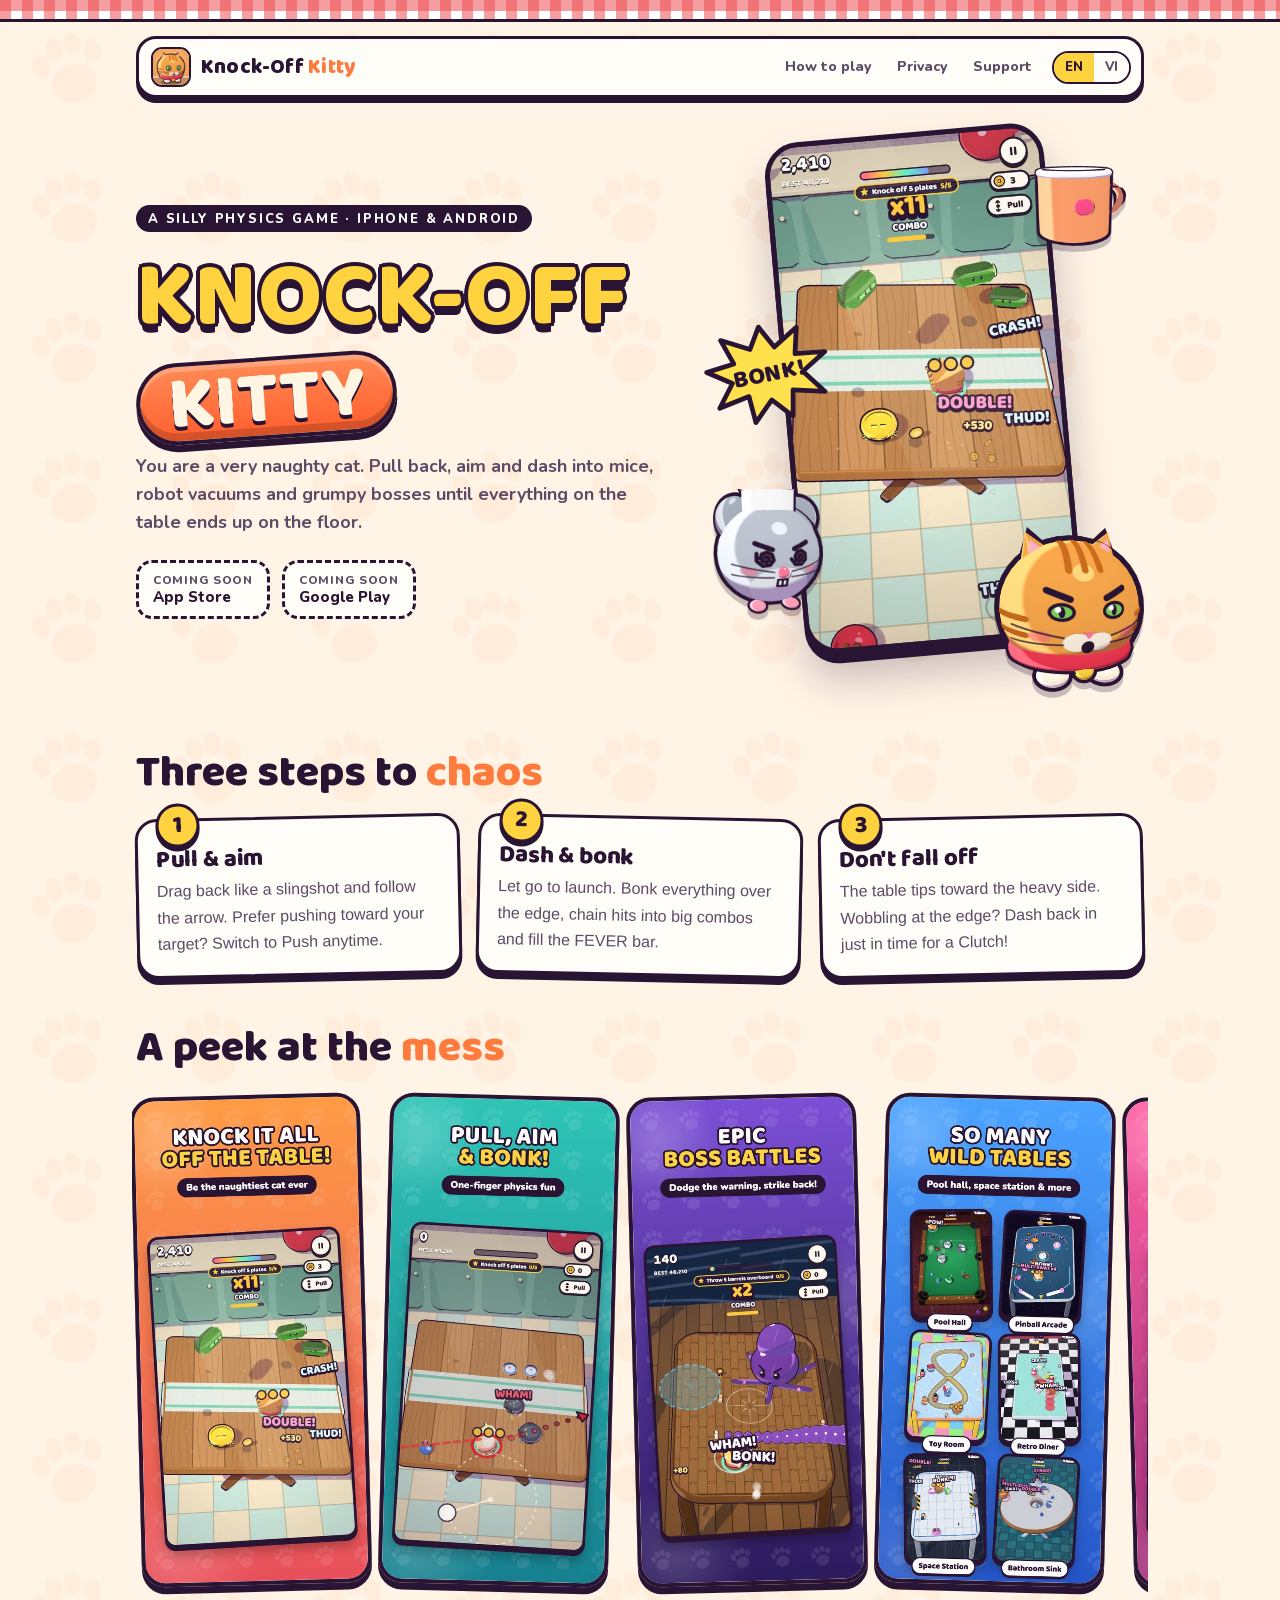
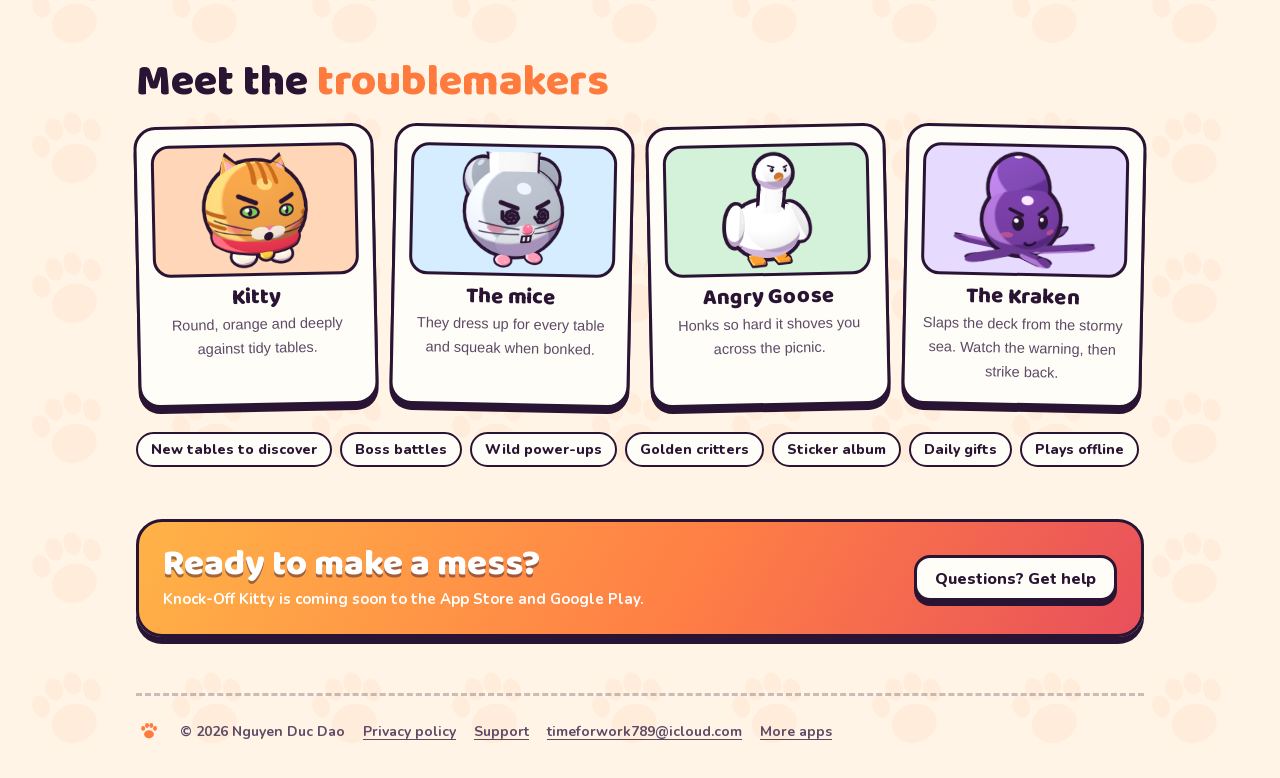
==== knock-off-kitty/index.html @ 80116b27 "Knock-Off Kitty pages: about, privacy policy and support Own design for the game (its fonts, colours" ====
<!doctype html>
<html lang="en" data-title-en="Knock-Off Kitty · Knock it all off the table!" data-title-vi="Knock-Off Kitty · Hất tung mọi thứ khỏi bàn!">
<head>
<meta charset="utf-8">
<meta name="viewport" content="width=device-width, initial-scale=1">
<title>Knock-Off Kitty · Knock it all off the table!</title>
<meta name="description" content="Knock-Off Kitty is a silly physics game about a very naughty cat. Pull back, aim and bonk everything off the table. Coming soon to iPhone and Android.">
<meta property="og:title" content="Knock-Off Kitty">
<meta property="og:description" content="Pull back, aim and bonk everything off the table.">
<meta property="og:image" content="https://tom-deptrai.github.io/knock-off-kitty/img/banner.jpg">
<meta name="theme-color" content="#ff7a3d">
<link rel="icon" href="icon.png">
<link rel="preload" href="fonts/Baloo2-latin.woff2" as="font" type="font/woff2" crossorigin>
<link rel="stylesheet" href="kitty.css">
</head>
<body>
<div class="cloth" aria-hidden="true"></div>
<header class="bar"><div class="bar-in">
  <a class="brand" href="./"><img src="icon.png" alt=""><b>Knock-Off <em>Kitty</em></b></a>
  <nav class="menu">
    <a class="hide-s" href="#how"><span data-l="en">How to play</span><span data-l="vi" hidden>Cách chơi</span></a>
    <a href="privacy.html" data-keep-lang><span data-l="en">Privacy</span><span data-l="vi" hidden>Quyền riêng tư</span></a>
    <a href="support.html" data-keep-lang><span data-l="en">Support</span><span data-l="vi" hidden>Hỗ trợ</span></a>
    <span class="langs" role="group" aria-label="Language"><button type="button" data-pick="en" aria-pressed="true">EN</button><button type="button" data-pick="vi" aria-pressed="false">VI</button></span>
  </nav>
</div></header>

<main class="wrap">

<!-- hero -->
<section class="hero">
  <div>
    <span class="kicker" data-l="en">A silly physics game · iPhone &amp; Android</span>
    <span class="kicker" data-l="vi" hidden>Game vật lý vui nhộn · iPhone &amp; Android</span>
    <h1 class="title-xl" style="margin-top:18px">KNOCK-OFF</h1>
    <div class="pill-word" aria-hidden="true">KITTY</div>
    <p class="lead" data-l="en">You are a very naughty cat. Pull back, aim and dash into mice, robot vacuums and grumpy bosses until everything on the table ends up on the floor.</p>
    <p class="lead" data-l="vi" hidden>Bạn là một chú mèo cực kỳ nghịch ngợm. Kéo lùi, nhắm rồi lao vào lũ chuột, robot hút bụi và những con boss khó ưa cho tới khi mọi thứ trên bàn rơi hết xuống sàn.</p>
    <div class="ctas">
      <span class="soon"><span><small data-l="en">Coming soon</small><small data-l="vi" hidden>Sắp ra mắt</small>App Store</span></span>
      <span class="soon"><span><small data-l="en">Coming soon</small><small data-l="vi" hidden>Sắp ra mắt</small>Google Play</span></span>
    </div>
  </div>
  <div class="stage" aria-hidden="true">
    <div class="phone"><img src="img/play-01.jpg" alt=""></div>
    <svg class="burst" viewBox="0 0 190 150"><path d="M95 6 L112 40 L150 18 L140 56 L184 62 L146 84 L172 120 L126 108 L118 146 L92 116 L62 144 L60 104 L14 112 L40 80 L6 56 L48 52 L36 14 L76 36 Z" fill="#ffe14d" stroke="#2a1433" stroke-width="7" stroke-linejoin="round"/></svg>
    <div class="burst"><b>BONK!</b></div>
    <img class="fly mug" src="img/mug.png" alt="">
    <img class="fly mouse" src="img/mouse.png" alt="">
    <img class="fly cat" src="img/cat.png" alt="">
  </div>
</section>

<!-- how it plays -->
<section class="band" id="how">
  <h2 class="h2" data-l="en">Three steps to <span>chaos</span></h2>
  <h2 class="h2" data-l="vi" hidden>Ba bước để <span>quậy tung</span></h2>
  <div class="steps">
    <div class="sticker step tilt-l"><span class="n">1</span>
      <div data-l="en"><h3>Pull &amp; aim</h3><p>Drag back like a slingshot and follow the arrow. Prefer pushing toward your target? Switch to Push anytime.</p></div>
      <div data-l="vi" hidden><h3>Kéo &amp; nhắm</h3><p>Kéo lùi như ná cao su rồi nhìn theo mũi tên. Thích kéo về phía mục tiêu hơn? Đổi sang kiểu Kéo tới bất cứ lúc nào.</p></div>
    </div>
    <div class="sticker step tilt-r"><span class="n">2</span>
      <div data-l="en"><h3>Dash &amp; bonk</h3><p>Let go to launch. Bonk everything over the edge, chain hits into big combos and fill the FEVER bar.</p></div>
      <div data-l="vi" hidden><h3>Lao &amp; húc</h3><p>Thả tay để lao đi. Húc mọi thứ rơi khỏi mép bàn, nối các cú húc thành combo lớn và nạp đầy thanh FEVER.</p></div>
    </div>
    <div class="sticker step tilt-l"><span class="n">3</span>
      <div data-l="en"><h3>Don't fall off</h3><p>The table tips toward the heavy side. Wobbling at the edge? Dash back in just in time for a Clutch!</p></div>
      <div data-l="vi" hidden><h3>Đừng rơi theo</h3><p>Bàn nghiêng về phía nặng hơn. Đang chao đảo ở mép? Lao vào trong thật kịp lúc để ăn điểm Clutch!</p></div>
    </div>
  </div>
</section>

<!-- screens -->
<section class="band">
  <h2 class="h2" data-l="en">A peek at the <span>mess</span></h2>
  <h2 class="h2" data-l="vi" hidden>Xem trước một chút <span>hỗn loạn</span></h2>
  <div class="reel">
    <figure><img src="img/shot-01.jpg" alt="Knock it all off the table" loading="lazy"></figure>
    <figure><img src="img/shot-02.jpg" alt="Pull, aim and bonk" loading="lazy"></figure>
    <figure><img src="img/shot-03.jpg" alt="A boss battle against a giant kraken" loading="lazy"></figure>
    <figure><img src="img/shot-04.jpg" alt="Different tables: pool hall, pinball, toy room and more" loading="lazy"></figure>
    <figure><img src="img/shot-05.jpg" alt="Combos and fever mode at the sushi bar" loading="lazy"></figure>
    <figure><img src="img/shot-06.jpg" alt="Laser eyes power-up in a tiny city" loading="lazy"></figure>
    <figure><img src="img/shot-07.jpg" alt="Collect cute cat skins" loading="lazy"></figure>
    <figure><img src="img/shot-08.jpg" alt="Play offline, anytime" loading="lazy"></figure>
  </div>
</section>

<!-- cast -->
<section class="band">
  <h2 class="h2" data-l="en">Meet the <span>troublemakers</span></h2>
  <h2 class="h2" data-l="vi" hidden>Làm quen với <span>hội phá phách</span></h2>
  <div class="cast">
    <div class="sticker who tilt-l"><div class="pic bg-o"><img src="img/cat.png" alt="" loading="lazy"></div>
      <div data-l="en"><h3>Kitty</h3><p>Round, orange and deeply against tidy tables.</p></div>
      <div data-l="vi" hidden><h3>Kitty</h3><p>Tròn, cam và cực kỳ ghét bàn gọn gàng.</p></div></div>
    <div class="sticker who tilt-r"><div class="pic bg-b"><img src="img/mouse.png" alt="" loading="lazy"></div>
      <div data-l="en"><h3>The mice</h3><p>They dress up for every table and squeak when bonked.</p></div>
      <div data-l="vi" hidden><h3>Lũ chuột</h3><p>Bàn nào cũng diện đồ hợp cảnh và kêu chít chít khi bị húc.</p></div></div>
    <div class="sticker who tilt-l"><div class="pic bg-g"><img src="img/goose.png" alt="" loading="lazy"></div>
      <div data-l="en"><h3>Angry Goose</h3><p>Honks so hard it shoves you across the picnic.</p></div>
      <div data-l="vi" hidden><h3>Ngỗng Dữ</h3><p>Kêu một tiếng là đẩy bạn trượt dài khắp bàn dã ngoại.</p></div></div>
    <div class="sticker who tilt-r"><div class="pic bg-p"><img src="img/kraken.png" alt="" loading="lazy"></div>
      <div data-l="en"><h3>The Kraken</h3><p>Slaps the deck from the stormy sea. Watch the warning, then strike back.</p></div>
      <div data-l="vi" hidden><h3>Kraken</h3><p>Quật xúc tu từ biển bão. Để ý vạch báo trước rồi phản công.</p></div></div>
  </div>
  <div class="chips" style="margin-top:26px">
    <span class="chips-in" data-l="en" style="display:contents">
      <span class="c">New tables to discover</span><span class="c">Boss battles</span><span class="c">Wild power-ups</span><span class="c">Golden critters</span><span class="c">Sticker album</span><span class="c">Daily gifts</span><span class="c">Plays offline</span>
    </span>
    <span class="chips-in" data-l="vi" hidden style="display:contents">
      <span class="c">Nhiều bàn mới để khám phá</span><span class="c">Đánh boss</span><span class="c">Năng lực bá đạo</span><span class="c">Nhân vật vàng</span><span class="c">Sổ sưu tập sticker</span><span class="c">Quà mỗi ngày</span><span class="c">Chơi không cần mạng</span>
    </span>
  </div>
</section>

<section class="cta-end">
  <div data-l="en"><h2>Ready to make a mess?</h2><p>Knock-Off Kitty is coming soon to the App Store and Google Play.</p></div>
  <div data-l="vi" hidden><h2>Sẵn sàng bày bừa chưa?</h2><p>Knock-Off Kitty sắp có mặt trên App Store và Google Play.</p></div>
  <a class="btn ghost" href="support.html" data-keep-lang><span data-l="en">Questions? Get help</span><span data-l="vi" hidden>Có thắc mắc? Xem hỗ trợ</span></a>
</section>

<footer class="foot">
  <svg class="paw" viewBox="0 0 160 160" aria-hidden="true"><g fill="#ff7a3d"><ellipse cx="80" cy="100" rx="30" ry="25"/><ellipse cx="44" cy="64" rx="12" ry="15"/><ellipse cx="68" cy="46" rx="12" ry="15"/><ellipse cx="94" cy="46" rx="12" ry="15"/><ellipse cx="117" cy="64" rx="12" ry="15"/></g></svg>
  <span>© 2026 Nguyen Duc Dao</span>
  <a href="privacy.html" data-keep-lang><span data-l="en">Privacy policy</span><span data-l="vi" hidden>Chính sách quyền riêng tư</span></a>
  <a href="support.html" data-keep-lang><span data-l="en">Support</span><span data-l="vi" hidden>Hỗ trợ</span></a>
  <a href="mailto:timeforwork789@icloud.com">timeforwork789@icloud.com</a>
  <a href="/"><span data-l="en">More apps</span><span data-l="vi" hidden>Ứng dụng khác</span></a>
</footer>
</main>
<script src="kitty.js"></script>
</body>
</html>
---- knock-off-kitty/kitty.css ----
/* Knock-Off Kitty pages: a "table chaos" look made from the game's own fonts, colours and art.
   Baloo 2 + Nunito: SIL Open Font License (fonts/OFL-*.txt). */
@font-face{font-family:'Baloo 2';font-weight:600 800;font-display:swap;src:url(fonts/Baloo2-vietnamese.woff2) format('woff2');unicode-range:U+0102-0103,U+0110-0111,U+0128-0129,U+0168-0169,U+01A0-01A1,U+01AF-01B0,U+0300-0301,U+0303-0304,U+0308-0309,U+0323,U+0329,U+1EA0-1EF9,U+20AB}
@font-face{font-family:'Baloo 2';font-weight:600 800;font-display:swap;src:url(fonts/Baloo2-latin-ext.woff2) format('woff2');unicode-range:U+0100-02BA,U+02BD-02C5,U+02C7-02CC,U+02CE-02D7,U+02DD-02FF,U+1D00-1DBF,U+1E00-1E9F,U+1EF2-1EFF,U+2020,U+20A0-20AB,U+20AD-20C0,U+2113,U+2C60-2C7F,U+A720-A7FF}
@font-face{font-family:'Baloo 2';font-weight:600 800;font-display:swap;src:url(fonts/Baloo2-latin.woff2) format('woff2');unicode-range:U+0000-00FF,U+0131,U+0152-0153,U+02BB-02BC,U+02C6,U+02DA,U+02DC,U+2000-206F,U+20AC,U+2122,U+2191,U+2193,U+2212,U+2215,U+FEFF,U+FFFD}
@font-face{font-family:'Nunito';font-weight:700 800;font-display:swap;src:url(fonts/Nunito-vietnamese.woff2) format('woff2');unicode-range:U+0102-0103,U+0110-0111,U+0128-0129,U+0168-0169,U+01A0-01A1,U+01AF-01B0,U+0300-0301,U+0303-0304,U+0308-0309,U+0323,U+0329,U+1EA0-1EF9,U+20AB}
@font-face{font-family:'Nunito';font-weight:700 800;font-display:swap;src:url(fonts/Nunito-latin-ext.woff2) format('woff2');unicode-range:U+0100-02BA,U+02BD-02C5,U+02C7-02CC,U+02CE-02D7,U+02DD-02FF,U+1D00-1DBF,U+1E00-1E9F,U+1EF2-1EFF,U+2020,U+20A0-20AB,U+20AD-20C0,U+2113,U+2C60-2C7F,U+A720-A7FF}
@font-face{font-family:'Nunito';font-weight:700 800;font-display:swap;src:url(fonts/Nunito-latin.woff2) format('woff2');unicode-range:U+0000-00FF,U+0131,U+0152-0153,U+02BB-02BC,U+02C6,U+02DA,U+02DC,U+2000-206F,U+20AC,U+2122,U+2191,U+2193,U+2212,U+2215,U+FEFF,U+FFFD}

:root{
  --cream:#fff4e6; --paper:#fffdf8; --ink:#2a1433; --ink2:#5d4a66; --edge:#2a1433;
  --orange:#ff7a3d; --tomato:#ee4f53; --gold:#ffd23f; --mint:#2ec4b6; --grape:#7b4fd6; --sky:#4aa3ff; --leaf:#4cc06a;
  --soft:rgba(42,20,51,.08);
  --display:'Baloo 2','Arial Rounded MT Bold','Trebuchet MS',system-ui,sans-serif;
  --round:'Nunito','Arial Rounded MT Bold',system-ui,sans-serif;
  --text:-apple-system,BlinkMacSystemFont,'Segoe UI',Roboto,'Helvetica Neue',Arial,sans-serif;
  color-scheme:light;
}
@media (prefers-color-scheme:dark){
  :root{--cream:#1c1022; --paper:#2a1a33; --ink:#fff0e2; --ink2:#d5c1dc; --edge:#0c0610; --soft:rgba(255,240,226,.08); color-scheme:dark}
}
*{box-sizing:border-box}
[hidden]{display:none!important}
html{-webkit-text-size-adjust:100%;scroll-behavior:smooth;scroll-padding-top:90px}
body{margin:0;color:var(--ink);font:16px/1.65 var(--text);
  background-color:var(--cream);
  background-image:url("data:image/svg+xml,%3Csvg xmlns='http://www.w3.org/2000/svg' width='140' height='140' viewBox='0 0 160 160'%3E%3Cg fill='%23ff7a3d' fill-opacity='.07' transform='rotate(-18 80 80)'%3E%3Cellipse cx='80' cy='96' rx='26' ry='22'/%3E%3Cellipse cx='50' cy='66' rx='10' ry='13'/%3E%3Cellipse cx='70' cy='52' rx='10' ry='13'/%3E%3Cellipse cx='92' cy='52' rx='10' ry='13'/%3E%3Cellipse cx='111' cy='66' rx='10' ry='13'/%3E%3C/g%3E%3C/svg%3E")}
a{color:var(--tomato);text-underline-offset:3px}
img{max-width:100%}
.wrap{max-width:1040px;margin:0 auto;padding:0 16px}

/* gingham tablecloth strip */
.cloth{height:22px;background-color:#fff;
  background-image:linear-gradient(90deg,rgba(238,79,83,.55) 50%,transparent 50%),linear-gradient(rgba(238,79,83,.55) 50%,transparent 50%);
  background-size:22px 22px;border-bottom:3px solid var(--edge)}

/* floating top bar */
.bar{position:sticky;top:10px;z-index:20;margin:14px auto 0;max-width:1040px;padding:0 16px}
.bar-in{display:flex;align-items:center;gap:12px;background:var(--paper);border:3px solid var(--edge);border-radius:20px;padding:8px 10px 8px 12px;box-shadow:0 5px 0 var(--edge)}
.brand{display:flex;align-items:center;gap:10px;text-decoration:none;color:var(--ink);min-width:0}
.brand img{width:40px;height:40px;border-radius:11px;border:2.5px solid var(--edge)}
.brand b{font:800 21px/1 var(--display);letter-spacing:.01em;white-space:nowrap}
.brand b em{font-style:normal;color:var(--orange)}
.menu{margin-left:auto;display:flex;align-items:center;gap:6px}
.menu a{font:800 14px/1 var(--round);color:var(--ink2);text-decoration:none;padding:9px 10px;border-radius:12px}
.menu a[aria-current="page"]{color:var(--ink);background:var(--soft)}
.langs{display:inline-flex;border:2.5px solid var(--edge);border-radius:999px;overflow:hidden;margin-left:4px}
.langs button{font:800 13px/1 var(--round);border:0;background:var(--paper);color:var(--ink2);padding:8px 11px;cursor:pointer}
.langs button[aria-pressed="true"]{background:var(--gold);color:#2a1433}
.menu a{white-space:nowrap}
@media (max-width:640px){.menu a.hide-s{display:none}.brand b{display:none}.bar-in{gap:6px;padding:6px 8px}.menu{gap:2px}.menu a{padding:8px 7px;font-size:13.5px}}

/* type */
h1,h2,h3{font-family:var(--display);font-weight:800;line-height:1.05;margin:0}
.title-xl{font-size:clamp(46px,9vw,92px);color:var(--gold);letter-spacing:.01em;
  text-shadow:4px 0 0 #2a1433,-4px 0 0 #2a1433,0 4px 0 #2a1433,0 -4px 0 #2a1433,3px 3px 0 #2a1433,-3px -3px 0 #2a1433,3px -3px 0 #2a1433,-3px 3px 0 #2a1433,0 9px 0 #2a1433}
.pill-word{display:inline-block;margin-top:10px;font:800 clamp(38px,7.4vw,74px)/.95 var(--display);color:#fff5e3;
  background:linear-gradient(180deg,#ff8a55,#ff5f2e);border:4px solid #2a1433;border-radius:999px;padding:.05em .38em 0;
  box-shadow:0 7px 0 #2a1433,inset 0 -8px 0 rgba(0,0,0,.16),inset 0 5px 0 rgba(255,255,255,.22);text-shadow:0 4px 0 #2a1433;transform:rotate(-4deg)}
.h2{font-size:clamp(30px,5vw,44px);margin:0 0 6px}
.h2 span{color:var(--orange)}
.lead{font:700 18px/1.55 var(--round);color:var(--ink2);margin:14px 0 0;max-width:34em}
.kicker{display:inline-block;font:800 13px/1 var(--round);letter-spacing:.14em;text-transform:uppercase;color:#fff;background:#2a1433;padding:8px 12px 6px;border-radius:999px}

/* buttons */
.btn{display:inline-flex;align-items:center;gap:8px;font:800 16px/1 var(--round);color:#2a1433;text-decoration:none;background:var(--gold);border:3px solid var(--edge);border-radius:16px;padding:13px 18px 11px;box-shadow:0 5px 0 var(--edge);transition:transform .12s,box-shadow .12s}
.btn:hover{transform:translateY(-2px);box-shadow:0 7px 0 var(--edge)}
.btn:active{transform:translateY(3px);box-shadow:0 2px 0 var(--edge)}
.btn.ghost{background:var(--paper);color:var(--ink)}
.soon{display:inline-flex;align-items:center;gap:10px;font:800 15px/1.2 var(--round);color:var(--ink);background:var(--paper);border:3px dashed var(--edge);border-radius:16px;padding:10px 14px}
.soon small{display:block;font-size:12px;color:var(--ink2);letter-spacing:.06em;text-transform:uppercase}

/* sticker cards */
.sticker{background:var(--paper);border:3px solid var(--edge);border-radius:22px;box-shadow:0 6px 0 var(--edge);padding:18px}
.tilt-l{transform:rotate(-1.2deg)}.tilt-r{transform:rotate(1.2deg)}

/* ---------- landing ---------- */
.hero{display:grid;grid-template-columns:1.1fr .9fr;gap:30px;align-items:center;padding:34px 0 10px}
@media (max-width:820px){.hero{grid-template-columns:1fr;text-align:center}.hero .lead{margin-inline:auto}.hero .ctas{justify-content:center}}
.ctas{display:flex;flex-wrap:wrap;gap:12px;margin-top:24px}
.stage{position:relative;height:clamp(420px,58vw,560px)}
.phone{position:absolute;z-index:1;left:50%;top:0;width:min(280px,64vw);transform:translateX(-50%) rotate(-5deg);border:5px solid #2a1433;border-radius:34px;overflow:hidden;box-shadow:0 10px 0 #2a1433,0 26px 40px rgba(42,20,51,.25);background:#2a1433}
.phone img{display:block;width:100%}
.fly{position:absolute;z-index:2;filter:drop-shadow(0 6px 0 rgba(42,20,51,.25));animation:bob 3.2s ease-in-out infinite}
.fly.mug{width:92px;right:4%;top:6%;--r:28deg;animation-delay:-.8s}
.fly.mouse{width:110px;left:2%;bottom:14%;--r:-22deg}
.fly.cat{width:150px;right:0;bottom:0;--r:6deg;animation-delay:-1.6s}
@keyframes bob{0%,100%{transform:translateY(0) rotate(var(--r))}50%{transform:translateY(-10px) rotate(calc(var(--r) + 4deg))}}
.burst{position:absolute;z-index:3;left:0;top:34%;width:128px;aspect-ratio:190/150;transform:rotate(-12deg)}
.burst b{position:absolute;inset:0;display:grid;place-items:center;font:800 24px/1 var(--display);color:#2a1433;padding-top:4px}
@media (prefers-reduced-motion:reduce){.fly{animation:none}}

.band{margin:48px 0 0}
.steps{display:grid;grid-template-columns:repeat(3,1fr);gap:16px;margin-top:20px}
@media (max-width:720px){.steps{grid-template-columns:1fr}}
.step{position:relative;padding-top:26px}
.step .n{position:absolute;top:-18px;left:18px;width:44px;height:44px;border-radius:50%;display:grid;place-items:center;font:800 24px/1 var(--display);color:#2a1433;background:var(--gold);border:3px solid var(--edge);box-shadow:0 4px 0 var(--edge)}
.step h3{font-size:24px}
.step p{margin:6px 0 0;color:var(--ink2)}

.reel{display:flex;gap:18px;overflow-x:auto;scroll-snap-type:x mandatory;padding:18px 4px 26px;margin:6px -4px 0;scrollbar-width:thin}
.reel figure{flex:none;width:min(230px,58vw);margin:0;scroll-snap-align:center}
.reel img{display:block;width:100%;border:4px solid #2a1433;border-radius:24px;box-shadow:0 7px 0 #2a1433}
.reel figure:nth-child(odd){transform:rotate(-1.5deg)}.reel figure:nth-child(even){transform:rotate(1.5deg)}

.cast{display:grid;grid-template-columns:repeat(4,1fr);gap:16px;margin-top:20px}
@media (max-width:820px){.cast{grid-template-columns:repeat(2,1fr)}}
.who{text-align:center;padding:16px 14px 18px}
.who .pic{height:132px;display:grid;place-items:center;border-radius:18px;margin-bottom:10px;border:3px solid var(--edge)}
.who .pic img{max-height:116px;width:auto}
.who h3{font-size:22px}
.who p{margin:4px 0 0;font-size:14.5px;color:var(--ink2)}
.bg-o{background:#ffd7b8}.bg-g{background:#d4f2d9}.bg-p{background:#e6dbff}.bg-b{background:#d6ecff}

.cta-end{margin:52px 0 0;display:flex;flex-wrap:wrap;align-items:center;justify-content:space-between;gap:16px;background:linear-gradient(120deg,#ffb347,#ff7f45 55%,#e8505b);color:#fff;border:3px solid var(--edge);border-radius:26px;box-shadow:0 7px 0 var(--edge);padding:24px}
.cta-end h2{font-size:clamp(26px,4vw,36px);text-shadow:0 3px 0 rgba(42,20,51,.45)}
.cta-end p{margin:4px 0 0;font:700 15px/1.5 var(--round)}

/* ---------- inner pages ---------- */
.head{position:relative;margin:26px 0 0;border:3px solid var(--edge);border-radius:28px;box-shadow:0 7px 0 var(--edge);overflow:hidden;background:linear-gradient(120deg,#ffb347,#ff7f45 55%,#e8505b);color:#fff;padding:28px 28px 30px;min-height:190px}
.head h1{font-size:clamp(38px,7vw,64px);color:#fff;text-shadow:3px 0 0 #2a1433,-3px 0 0 #2a1433,0 3px 0 #2a1433,0 -3px 0 #2a1433,0 7px 0 #2a1433;max-width:12em}
.head p{margin:12px 0 0;font:800 15px/1.4 var(--round);max-width:30em}
.head .peek{position:absolute;right:18px;bottom:-12px;width:clamp(110px,22vw,190px);transform:rotate(-6deg);filter:drop-shadow(0 6px 0 rgba(42,20,51,.3))}
@media (max-width:560px){.head{padding-bottom:110px}.head .peek{width:120px}}
.chips{display:flex;flex-wrap:wrap;gap:8px;margin:22px 0 0}
.chips a,.chips .c{font:800 14px/1 var(--round);color:var(--ink);text-decoration:none;background:var(--paper);border:2.5px solid var(--edge);border-radius:999px;padding:9px 13px 8px}
.chips a:hover{background:var(--gold);color:#2a1433}

.notes{display:grid;grid-template-columns:repeat(4,1fr);gap:14px;margin:26px 0 0}
@media (max-width:860px){.notes{grid-template-columns:repeat(2,1fr)}}
@media (max-width:480px){.notes{grid-template-columns:1fr}}
.note{border:3px solid var(--edge);border-radius:6px 22px 22px 22px;box-shadow:0 5px 0 var(--edge);padding:16px;color:#2a1433}
.note h3{font-size:21px}
.note p{margin:6px 0 0;font-size:14.5px;line-height:1.5}
.note:nth-child(1){background:#ffe58a;transform:rotate(-1.5deg)}.note:nth-child(2){background:#b9f0e6;transform:rotate(1deg)}
.note:nth-child(3){background:#ffc9c2;transform:rotate(-.6deg)}.note:nth-child(4){background:#d9ccff;transform:rotate(1.4deg)}

.doc{display:grid;grid-template-columns:230px 1fr;gap:26px;margin:34px 0 0;align-items:start}
@media (max-width:860px){.doc{grid-template-columns:1fr}.toc{display:none}}
.toc{position:sticky;top:96px}
.toc b{display:block;font:800 13px/1 var(--round);letter-spacing:.12em;text-transform:uppercase;color:var(--ink2);margin:0 0 10px}
.toc a{display:block;font:800 14.5px/1.3 var(--round);color:var(--ink);text-decoration:none;padding:7px 10px;border-radius:10px;border-left:4px solid transparent}
.toc a:hover{background:var(--soft);border-left-color:var(--orange)}
.sec{margin:0 0 18px}
.sec h2{font-size:clamp(25px,3.6vw,30px);display:flex;align-items:center;gap:12px;margin-bottom:8px}
.sec h2 i{flex:none;width:42px;height:42px;border-radius:13px;display:grid;place-items:center;border:3px solid var(--edge);font-style:normal}
.sec h2 i svg{width:22px;height:22px;fill:none;stroke:#2a1433;stroke-width:2.2;stroke-linecap:round;stroke-linejoin:round}
.sec p{margin:0 0 10px}.sec ul{margin:0 0 10px;padding-left:20px}.sec li{margin:4px 0}
.sec .fine{font-size:14px;color:var(--ink2)}
.i-o{background:#ffd7b8}.i-g{background:#c9efd2}.i-p{background:#e2d6ff}.i-b{background:#cfe8ff}.i-y{background:#ffe58a}.i-r{background:#ffc9c2}

.who-table{width:100%;border-collapse:separate;border-spacing:0;margin:6px 0 4px;font-size:14.5px}
.who-table th{font:800 13px/1.2 var(--round);text-transform:uppercase;letter-spacing:.06em;text-align:left;color:var(--ink2);padding:8px 10px;border-bottom:3px solid var(--edge)}
.who-table td{padding:10px;vertical-align:top;border-bottom:1.5px dashed var(--soft)}
.who-table td:first-child{font-weight:700;white-space:nowrap}
@media (max-width:640px){.who-table thead{display:none}.who-table tr{display:block;padding:10px 0;border-bottom:1.5px dashed var(--soft)}.who-table td{display:block;border:0;padding:2px 0}.who-table td:first-child{white-space:normal}}

/* support */
.quick{display:grid;grid-template-columns:repeat(4,1fr);gap:14px;margin:26px 0 0}
@media (max-width:860px){.quick{grid-template-columns:repeat(2,1fr)}}
.quick a{display:block;text-decoration:none;color:var(--ink);text-align:center;padding:16px 12px}
.quick .ico{width:58px;height:58px;margin:0 auto 8px;border-radius:18px;display:grid;place-items:center;border:3px solid var(--edge)}
.quick .ico svg{width:28px;height:28px;fill:none;stroke:#2a1433;stroke-width:2.2;stroke-linecap:round;stroke-linejoin:round}
.quick b{display:block;font:800 17px/1.2 var(--display)}
.quick span{display:block;font-size:13.5px;color:var(--ink2);margin-top:2px}
.faq{display:flex;flex-direction:column;gap:16px;margin:30px 0 0}
.qa{display:grid;grid-template-columns:auto 1fr;gap:12px;align-items:start}
.qa .av{width:52px;height:52px;border-radius:50%;border:3px solid var(--edge);background:#ffd7b8;display:grid;place-items:center;overflow:hidden}
.qa .av img{width:120%;max-width:none;margin-top:12px}
.bubble{position:relative;background:var(--paper);border:3px solid var(--edge);border-radius:6px 22px 22px 22px;box-shadow:0 5px 0 var(--edge);padding:14px 16px}
.bubble h3{font-size:21px;margin-bottom:4px}
.bubble p{margin:0 0 8px}.bubble p:last-child{margin:0}
.bubble ul{margin:0 0 8px;padding-left:20px}
.mailbox{margin:34px 0 0;display:flex;flex-wrap:wrap;gap:16px;align-items:center}
.mailbox .t{flex:1;min-width:220px}
.mailbox h2{font-size:30px}
.mailbox p{margin:4px 0 0;color:var(--ink2)}

/* footer */
.foot{margin:56px 0 0;padding:22px 0 34px;border-top:3px dashed rgba(42,20,51,.25);display:flex;flex-wrap:wrap;gap:8px 18px;align-items:center;font:700 14px/1.4 var(--round);color:var(--ink2)}
.foot a{color:var(--ink2)}
.foot .paw{width:26px;height:26px}
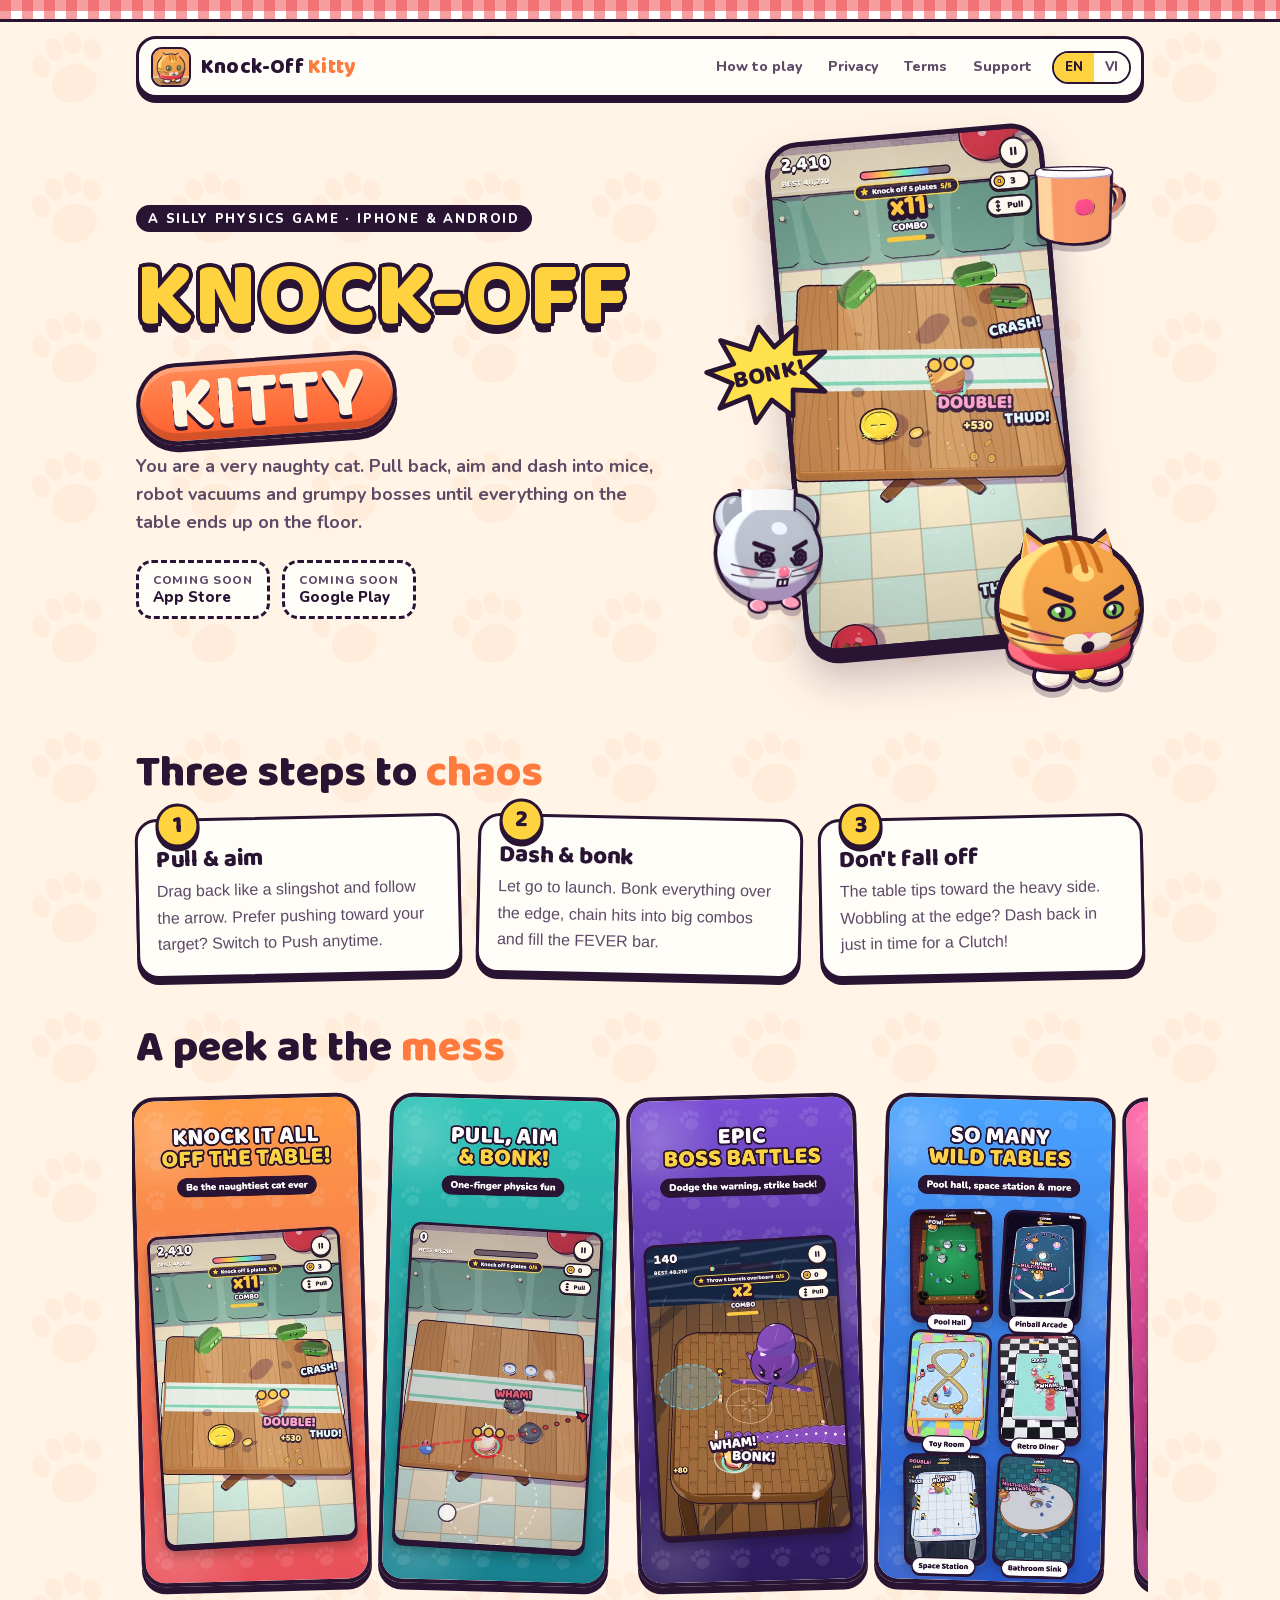
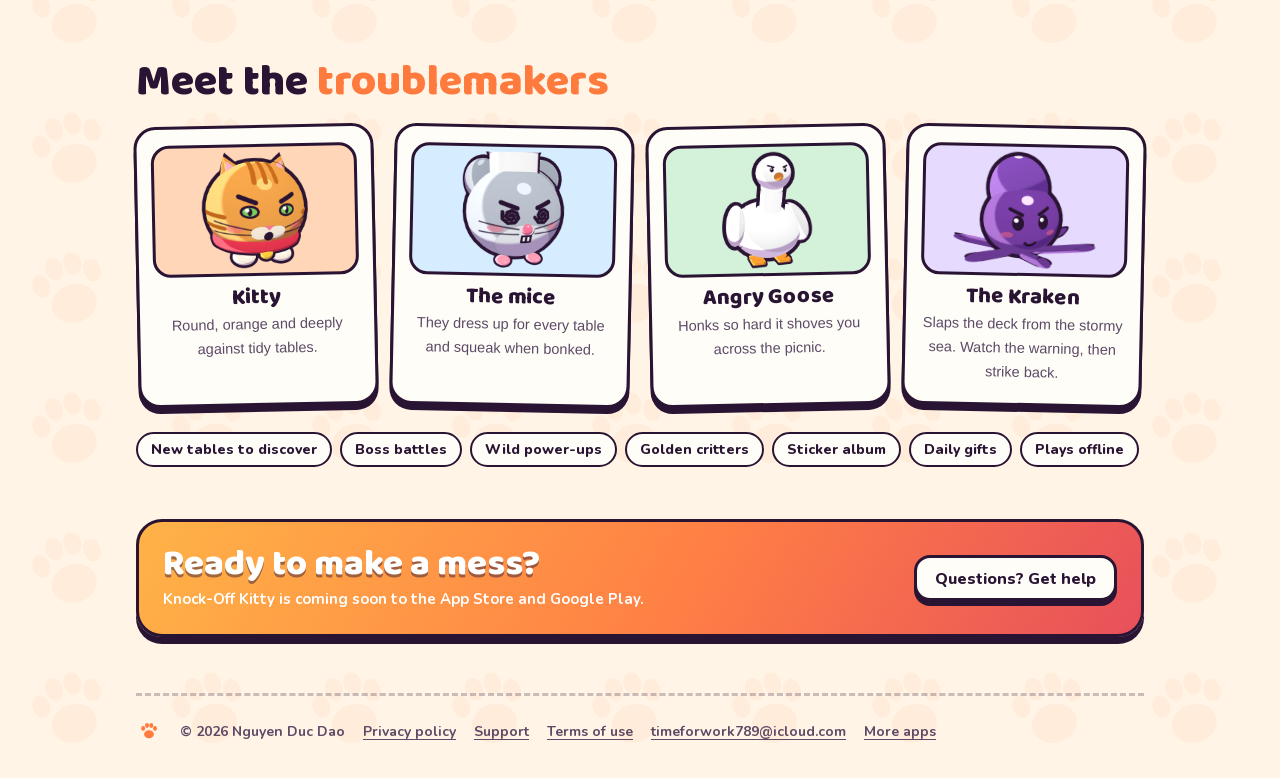
==== commit 3d11ea89: "Add terms of use pages for Knock-Off Kitty and Ripple Tap - knock-off-kitty/terms.html and ripple-ta" ====
--- a/knock-off-kitty/index.html
+++ b/knock-off-kitty/index.html
@@ -19,7 +19,8 @@
   <a class="brand" href="./"><img src="icon.png" alt=""><b>Knock-Off <em>Kitty</em></b></a>
   <nav class="menu">
     <a class="hide-s" href="#how"><span data-l="en">How to play</span><span data-l="vi" hidden>Cách chơi</span></a>
-    <a href="privacy.html" data-keep-lang><span data-l="en">Privacy</span><span data-l="vi" hidden>Quyền riêng tư</span></a>
+    <a href="privacy.html" data-keep-lang><span data-l="en">Privacy</span><span data-l="vi" hidden><span class="lbl-long">Quyền riêng tư</span><span class="lbl-short">Riêng tư</span></span></a>
+    <a href="terms.html" data-keep-lang><span data-l="en">Terms</span><span data-l="vi" hidden>Điều khoản</span></a>
     <a href="support.html" data-keep-lang><span data-l="en">Support</span><span data-l="vi" hidden>Hỗ trợ</span></a>
     <span class="langs" role="group" aria-label="Language"><button type="button" data-pick="en" aria-pressed="true">EN</button><button type="button" data-pick="vi" aria-pressed="false">VI</button></span>
   </nav>
@@ -126,6 +127,7 @@
   <span>© 2026 Nguyen Duc Dao</span>
   <a href="privacy.html" data-keep-lang><span data-l="en">Privacy policy</span><span data-l="vi" hidden>Chính sách quyền riêng tư</span></a>
   <a href="support.html" data-keep-lang><span data-l="en">Support</span><span data-l="vi" hidden>Hỗ trợ</span></a>
+  <a href="terms.html" data-keep-lang><span data-l="en">Terms of use</span><span data-l="vi" hidden>Điều khoản sử dụng</span></a>
   <a href="mailto:timeforwork789@icloud.com">timeforwork789@icloud.com</a>
   <a href="/"><span data-l="en">More apps</span><span data-l="vi" hidden>Ứng dụng khác</span></a>
 </footer>
--- a/knock-off-kitty/kitty.css
+++ b/knock-off-kitty/kitty.css
@@ -49,6 +49,9 @@
 .langs button[aria-pressed="true"]{background:var(--gold);color:#2a1433}
 .menu a{white-space:nowrap}
 @media (max-width:640px){.menu a.hide-s{display:none}.brand b{display:none}.bar-in{gap:6px;padding:6px 8px}.menu{gap:2px}.menu a{padding:8px 7px;font-size:13.5px}}
+.menu .lbl-short{display:none}
+@media (max-width:430px){.brand{flex:none}.brand img{width:34px;height:34px}.menu{gap:0}.menu a{padding:8px 6px;font-size:13px}.langs{margin-left:2px}.langs button{padding:7px 8px}.menu .lbl-long{display:none}.menu .lbl-short{display:inline}}
+@media (max-width:350px){.bar-in{padding:6px}.menu a{padding:7px 3px;font-size:12px}.langs button{padding:6px 5px;font-size:12px}}
 
 /* type */
 h1,h2,h3{font-family:var(--display);font-weight:800;line-height:1.05;margin:0}
